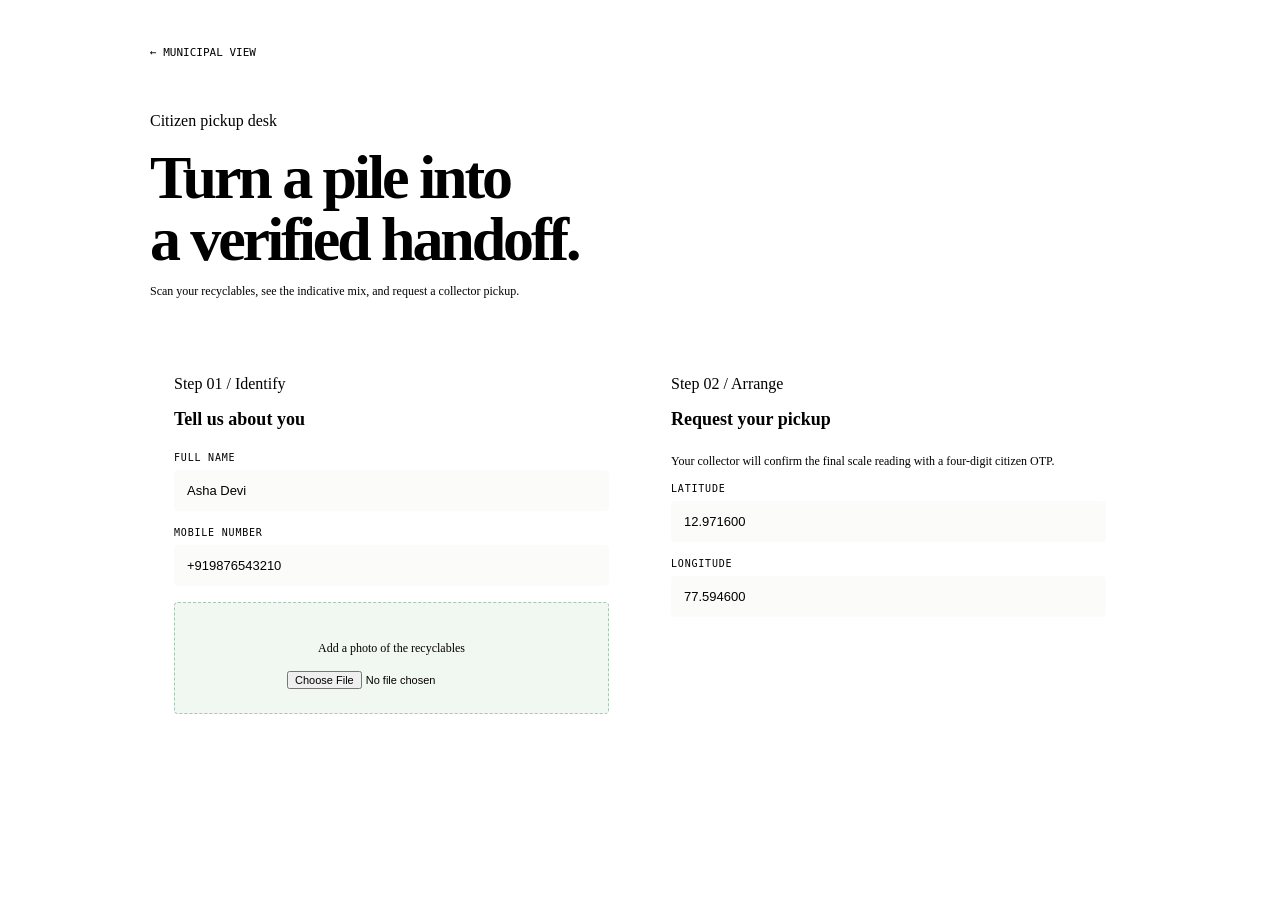
==== frontend/citizen.html @ 52d443df "feat(citizen): add scan and pickup booking flow" ====
<!doctype html>
<html lang="en">
<head>
  <meta charset="utf-8">
  <meta name="viewport" content="width=device-width, initial-scale=1">
  <title>Kabadiwala Connect | Book a Pickup</title>
  <link rel="stylesheet" href="/dashboard/styles.css">
  <style>
    .citizen-wrap{max-width:980px;margin:0 auto;padding:34px 5vw}.back{color:var(--green);text-decoration:none;font:11px 'DM Mono',monospace}.citizen-head{margin:52px 0 34px}.citizen-head h1{font-size:clamp(36px,5vw,62px);line-height:1;letter-spacing:-.05em;margin:12px 0}.citizen-head h1 em{color:var(--green);font-style:normal}.work-grid{display:grid;grid-template-columns:1fr 1fr;gap:14px}.form-panel{background:#fff;border:1px solid var(--line);border-radius:4px;padding:24px}.form-panel h2{font-size:18px;margin:8px 0 22px}.field{display:grid;gap:7px;margin-bottom:16px}.field label{font:10px 'DM Mono',monospace;text-transform:uppercase;letter-spacing:.08em;color:var(--muted)}.field input{border:1px solid var(--line);padding:13px;border-radius:4px;font:13px Manrope,sans-serif;color:var(--ink);background:#fbfcfa}.file-box{border:1px dashed #a9c6b3;border-radius:4px;background:#f1f8f1;padding:24px;text-align:center;margin-bottom:16px}.file-box input{max-width:100%;font-size:11px}.button{border:0;border-radius:4px;background:var(--green);color:white;padding:14px 18px;font:700 12px Manrope,sans-serif;cursor:pointer;width:100%}.button:disabled{opacity:.55;cursor:not-allowed}.result{margin-top:16px;background:#eff8ee;border:1px solid #cae8ca;padding:15px;border-radius:4px;font-size:12px;display:none}.result.show{display:block}.result strong,.result small{display:block}.result small{color:var(--muted);margin-top:5px}.chip-row{display:flex;flex-wrap:wrap;gap:8px;margin-top:14px}.chip{background:var(--mint);color:var(--green);border-radius:3px;padding:7px 9px;font:10px 'DM Mono',monospace}.notice{color:var(--muted);font-size:12px;line-height:1.6}.error{color:#a34b40;background:#fff0ec;border-color:#f0c5bb}.otp{font:500 26px 'DM Mono',monospace;color:var(--green);letter-spacing:.15em}@media(max-width:700px){.citizen-wrap{padding:24px 20px}.citizen-head{margin:38px 0 26px}.work-grid{grid-template-columns:1fr}}
  </style>
</head>
<body>
  <main class="citizen-wrap">
    <a class="back" href="/dashboard/">← MUNICIPAL VIEW</a>
    <header class="citizen-head"><p class="eyebrow accent">Citizen pickup desk</p><h1>Turn a pile into<br><em>a verified handoff.</em></h1><p class="notice">Scan your recyclables, see the indicative mix, and request a collector pickup.</p></header>
    <section class="work-grid">
      <article class="form-panel"><p class="eyebrow">Step 01 / Identify</p><h2>Tell us about you</h2><div class="field"><label for="name">Full name</label><input id="name" value="Asha Devi" autocomplete="name"></div><div class="field"><label for="phone">Mobile number</label><input id="phone" value="+919876543210" inputmode="tel"></div><div class="file-box"><p class="notice">Add a photo of the recyclables</p><input id="photo" type="file" accept="image/*"></div><button class="button" id="scan">Scan materials</button><div class="result" id="scan-result"></div></article>
      <article class="form-panel"><p class="eyebrow">Step 02 / Arrange</p><h2>Request your pickup</h2><p class="notice">Your collector will confirm the final scale reading with a four-digit citizen OTP.</p><div class="field"><label for="latitude">Latitude</label><input id="latitude" value="12.971600"></div><div class="field"><label for="longitude">Longitude</label><input id="longitude" value="77.594600"></div><button class="button" id="book" disabled>Book collector pickup</button><div class="result" id="book-result"></div></article>
    </section>
  </main>
  <script src="/dashboard/citizen.js"></script>
</body>
</html>
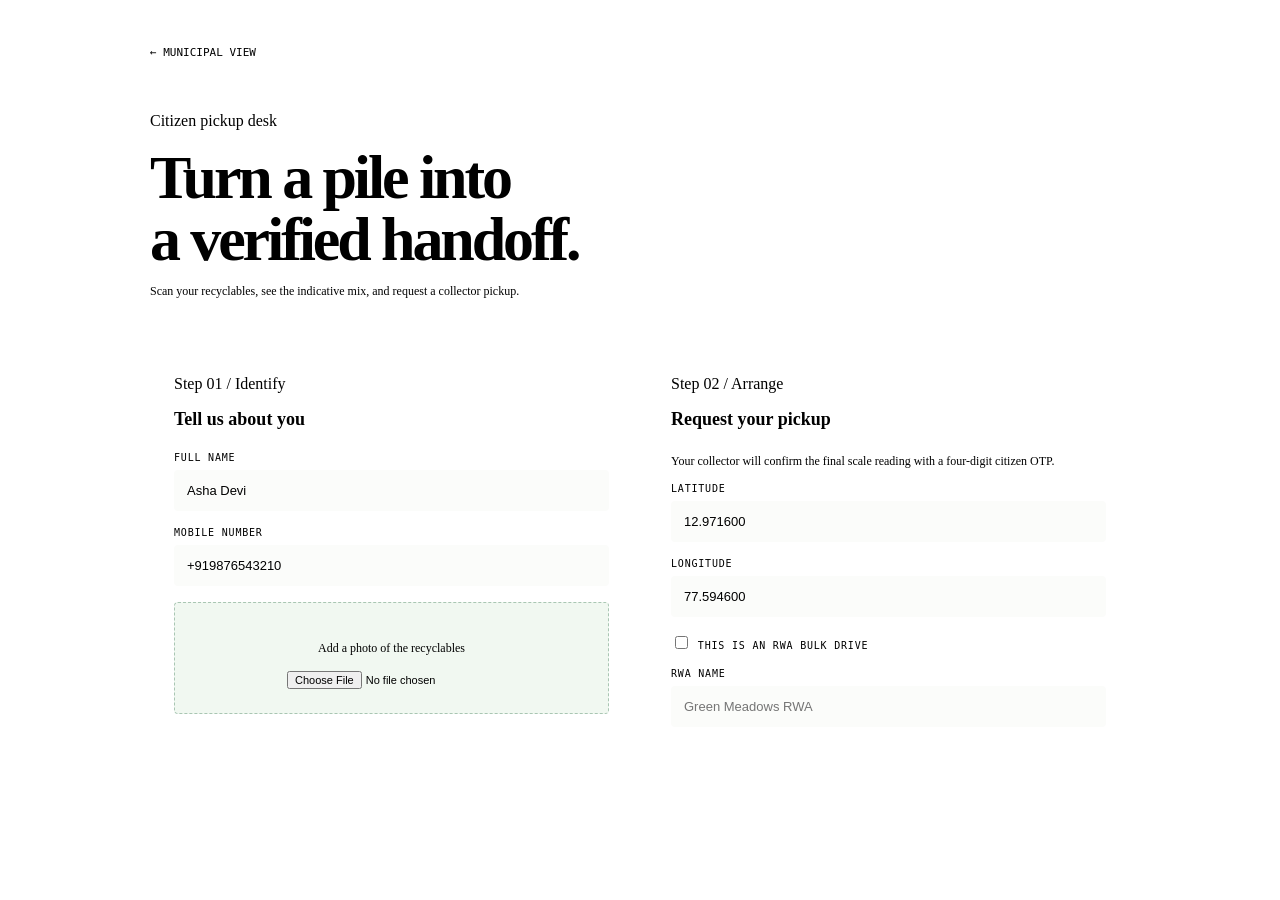
==== commit ce19b172: "feat(citizen): add RWA bulk pickup controls" ====
--- a/frontend/citizen.html
+++ b/frontend/citizen.html
@@ -15,7 +15,7 @@
     <header class="citizen-head"><p class="eyebrow accent">Citizen pickup desk</p><h1>Turn a pile into<br><em>a verified handoff.</em></h1><p class="notice">Scan your recyclables, see the indicative mix, and request a collector pickup.</p></header>
     <section class="work-grid">
       <article class="form-panel"><p class="eyebrow">Step 01 / Identify</p><h2>Tell us about you</h2><div class="field"><label for="name">Full name</label><input id="name" value="Asha Devi" autocomplete="name"></div><div class="field"><label for="phone">Mobile number</label><input id="phone" value="+919876543210" inputmode="tel"></div><div class="file-box"><p class="notice">Add a photo of the recyclables</p><input id="photo" type="file" accept="image/*"></div><button class="button" id="scan">Scan materials</button><div class="result" id="scan-result"></div></article>
-      <article class="form-panel"><p class="eyebrow">Step 02 / Arrange</p><h2>Request your pickup</h2><p class="notice">Your collector will confirm the final scale reading with a four-digit citizen OTP.</p><div class="field"><label for="latitude">Latitude</label><input id="latitude" value="12.971600"></div><div class="field"><label for="longitude">Longitude</label><input id="longitude" value="77.594600"></div><button class="button" id="book" disabled>Book collector pickup</button><div class="result" id="book-result"></div></article>
+      <article class="form-panel"><p class="eyebrow">Step 02 / Arrange</p><h2>Request your pickup</h2><p class="notice">Your collector will confirm the final scale reading with a four-digit citizen OTP.</p><div class="field"><label for="latitude">Latitude</label><input id="latitude" value="12.971600"></div><div class="field"><label for="longitude">Longitude</label><input id="longitude" value="77.594600"></div><div class="field"><label><input id="rwa-drive" type="checkbox"> This is an RWA bulk drive</label></div><div class="field" id="rwa-name-field" hidden><label for="rwa-name">RWA name</label><input id="rwa-name" placeholder="Green Meadows RWA"></div><button class="button" id="book" disabled>Book collector pickup</button><div class="result" id="book-result"></div></article>
     </section>
   </main>
   <script src="/dashboard/citizen.js"></script>
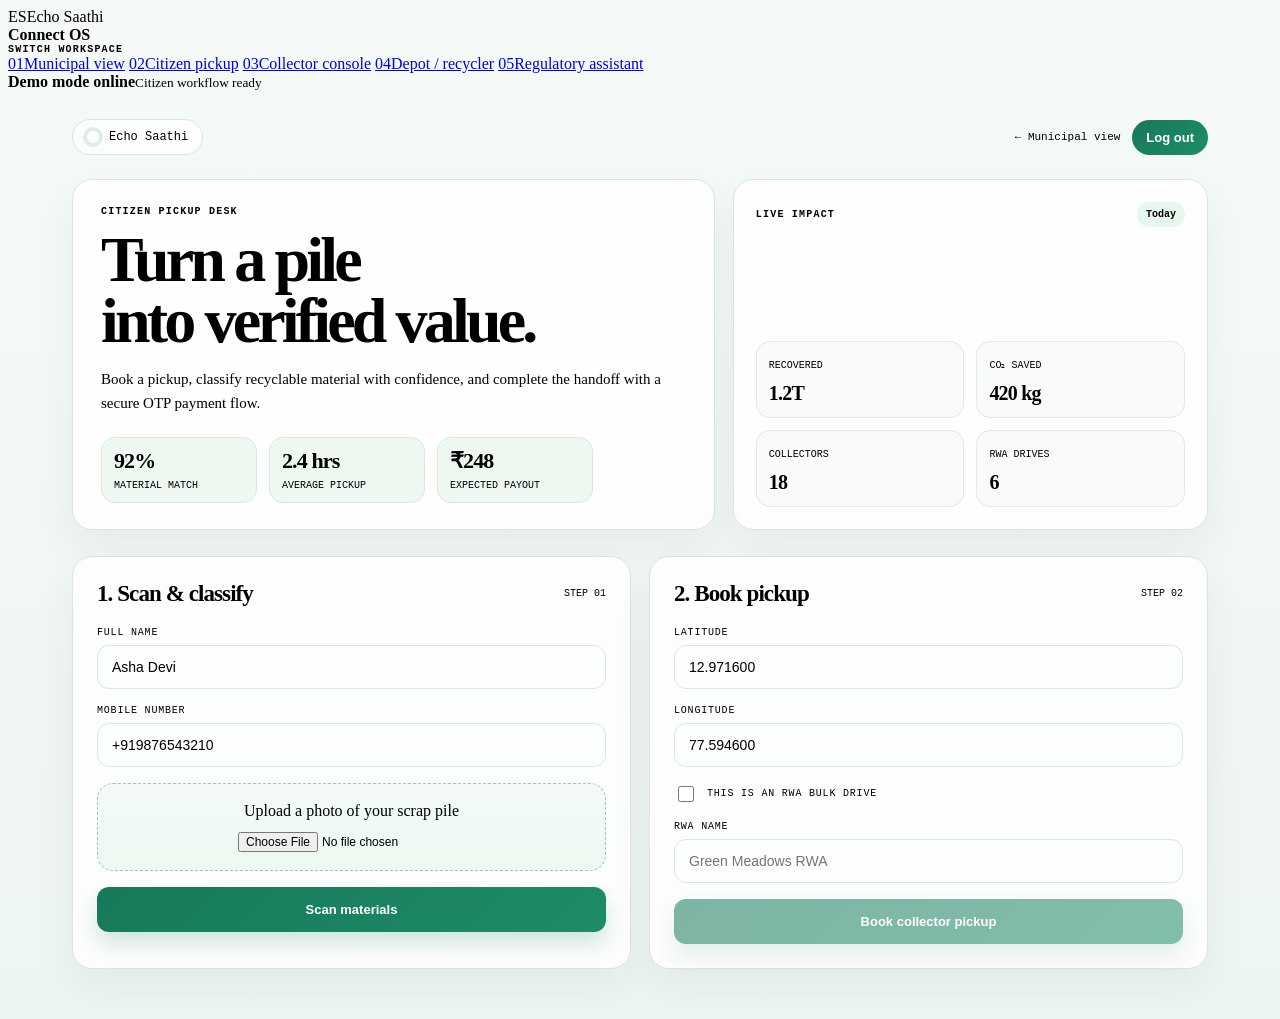
==== commit feb1411e: "feat(ui): persist workspace navigation and expand collector tools" ====
--- a/frontend/citizen.html
+++ b/frontend/citizen.html
@@ -3,21 +3,172 @@
 <head>
   <meta charset="utf-8">
   <meta name="viewport" content="width=device-width, initial-scale=1">
-  <title>Kabadiwala Connect | Book a Pickup</title>
+  <title>Echo Saathi | Citizen Pickup</title>
   <link rel="stylesheet" href="/dashboard/styles.css">
   <style>
-    .citizen-wrap{max-width:980px;margin:0 auto;padding:34px 5vw}.back{color:var(--green);text-decoration:none;font:11px 'DM Mono',monospace}.citizen-head{margin:52px 0 34px}.citizen-head h1{font-size:clamp(36px,5vw,62px);line-height:1;letter-spacing:-.05em;margin:12px 0}.citizen-head h1 em{color:var(--green);font-style:normal}.work-grid{display:grid;grid-template-columns:1fr 1fr;gap:14px}.form-panel{background:#fff;border:1px solid var(--line);border-radius:4px;padding:24px}.form-panel h2{font-size:18px;margin:8px 0 22px}.field{display:grid;gap:7px;margin-bottom:16px}.field label{font:10px 'DM Mono',monospace;text-transform:uppercase;letter-spacing:.08em;color:var(--muted)}.field input{border:1px solid var(--line);padding:13px;border-radius:4px;font:13px Manrope,sans-serif;color:var(--ink);background:#fbfcfa}.file-box{border:1px dashed #a9c6b3;border-radius:4px;background:#f1f8f1;padding:24px;text-align:center;margin-bottom:16px}.file-box input{max-width:100%;font-size:11px}.button{border:0;border-radius:4px;background:var(--green);color:white;padding:14px 18px;font:700 12px Manrope,sans-serif;cursor:pointer;width:100%}.button:disabled{opacity:.55;cursor:not-allowed}.result{margin-top:16px;background:#eff8ee;border:1px solid #cae8ca;padding:15px;border-radius:4px;font-size:12px;display:none}.result.show{display:block}.result strong,.result small{display:block}.result small{color:var(--muted);margin-top:5px}.chip-row{display:flex;flex-wrap:wrap;gap:8px;margin-top:14px}.chip{background:var(--mint);color:var(--green);border-radius:3px;padding:7px 9px;font:10px 'DM Mono',monospace}.notice{color:var(--muted);font-size:12px;line-height:1.6}.error{color:#a34b40;background:#fff0ec;border-color:#f0c5bb}.otp{font:500 26px 'DM Mono',monospace;color:var(--green);letter-spacing:.15em}@media(max-width:700px){.citizen-wrap{padding:24px 20px}.citizen-head{margin:38px 0 26px}.work-grid{grid-template-columns:1fr}}
+    body { background: linear-gradient(180deg, #f5faf7 0%, #edf5f0 100%); }
+    .citizen-shell { max-width: 1180px; margin: 0 auto; padding: 28px 5vw 42px; }
+    .topbar { display: flex; justify-content: space-between; align-items: center; gap: 16px; margin-bottom: 24px; }
+    .brand-pill { display: inline-flex; align-items: center; gap: 10px; padding: 10px 14px; border: 1px solid #d9e7df; background: rgba(255,255,255,0.72); border-radius: 999px; font: 500 12px 'DM Mono', monospace; color: var(--green); }
+    .brand-dot { width: 12px; height: 12px; border-radius: 50%; background: var(--green); box-shadow: 0 0 0 4px rgba(23,121,90,0.12); }
+    .ghost-link { color: var(--green); text-decoration: none; font: 11px 'DM Mono', monospace; }
+    .hero { display: grid; grid-template-columns: 1.15fr .85fr; gap: 18px; margin: 18px 0 26px; }
+    .hero-card, .panel { background: rgba(255,255,255,0.84); border: 1px solid #d8e6de; border-radius: 20px; box-shadow: 0 18px 40px rgba(17, 35, 28, 0.05); }
+    .hero-card { padding: 26px 28px; }
+    .eyebrow { margin: 0; color: var(--green); font: 600 10px 'DM Mono', monospace; letter-spacing: .12em; text-transform: uppercase; }
+    .hero-card h1 { margin: 12px 0 14px; font-size: clamp(38px, 5vw, 72px); line-height: .96; letter-spacing: -.06em; }
+    .hero-card h1 em { color: var(--green); font-style: normal; }
+    .subtext { color: var(--muted); font-size: 15px; line-height: 1.6; max-width: 560px; }
+    .stat-row { display: flex; flex-wrap: wrap; gap: 12px; margin-top: 22px; }
+    .stat { background: #eef8f1; border: 1px solid #d5eadc; border-radius: 14px; padding: 10px 12px; min-width: 130px; }
+    .stat strong { display: block; font-size: 22px; letter-spacing: -.04em; }
+    .stat small { color: var(--muted); font: 10px 'DM Mono', monospace; text-transform: uppercase; }
+    .summary-card { padding: 22px; display: flex; flex-direction: column; justify-content: space-between; }
+    .summary-top { display: flex; justify-content: space-between; align-items: center; }
+    .mini-badge { background: #e6f7ed; color: var(--green); padding: 7px 9px; border-radius: 999px; font: 600 10px 'DM Mono', monospace; }
+    .summary-grid { display: grid; grid-template-columns: repeat(2, minmax(0, 1fr)); gap: 12px; margin-top: 16px; }
+    .summary-box { background: #f8fbf9; border: 1px solid #dfeae4; border-radius: 14px; padding: 12px; }
+    .summary-box strong { display: block; font-size: 20px; letter-spacing: -.04em; margin-top: 10px; }
+    .summary-box small { color: var(--muted); font: 10px 'DM Mono', monospace; text-transform: uppercase; }
+    .work-grid { display: grid; grid-template-columns: 1fr 1fr; gap: 18px; }
+    .panel { padding: 24px; }
+    .panel-head { display: flex; align-items: center; justify-content: space-between; gap: 12px; margin-bottom: 20px; }
+    .panel h2 { margin: 0; font-size: 23px; letter-spacing: -.04em; }
+    .step { color: var(--muted); font: 10px 'DM Mono', monospace; text-transform: uppercase; }
+    .field { display: grid; gap: 7px; margin-bottom: 16px; }
+    .field label { font: 10px 'DM Mono', monospace; text-transform: uppercase; letter-spacing: .08em; color: var(--muted); }
+    .field input { border: 1px solid #d9e7df; padding: 13px 14px; border-radius: 12px; font: 14px Manrope, sans-serif; color: var(--ink); background: #fbfefc; }
+    .field input:focus { outline: 2px solid rgba(23,121,90,0.18); border-color: var(--green); }
+    .file-box { border: 1.5px dashed #a9c6b3; background: linear-gradient(180deg, #f3faf5, #edf8f1); border-radius: 16px; padding: 18px; text-align: center; margin-bottom: 16px; }
+    .file-box p { margin: 0 0 12px; color: var(--muted); }
+    .file-box input { max-width: 100%; font-size: 12px; }
+    .checkbox { display: flex; align-items: center; gap: 10px; color: var(--ink); font-weight: 600; }
+    .checkbox input { width: 16px; height: 16px; }
+    .button { border: none; border-radius: 12px; background: linear-gradient(135deg, #17795a, #1e8c67); color: white; padding: 15px 18px; font: 700 13px Manrope, sans-serif; cursor: pointer; width: 100%; transition: transform .2s ease, box-shadow .2s ease; box-shadow: 0 12px 20px rgba(23,121,90,0.18); }
+    .button:hover { transform: translateY(-1px); }
+    .button:disabled { opacity: .55; cursor: not-allowed; transform: none; }
+    .result { margin-top: 18px; background: #eef9f1; border: 1px solid #cae8ca; border-radius: 14px; padding: 15px 16px; font-size: 12px; display: none; }
+    .result.show { display: block; }
+    .result.error { color: #a34b40; background: #fff0ec; border-color: #f0c5bb; }
+    .result strong, .result small { display: block; }
+    .result small { color: var(--muted); margin-top: 6px; }
+    .chip-row { display: flex; flex-wrap: wrap; gap: 8px; margin-top: 12px; }
+    .chip { background: #e7f7ed; color: var(--green); border-radius: 8px; padding: 7px 9px; font: 600 10px 'DM Mono', monospace; }
+    .otp { margin-top: 10px; font: 700 26px 'DM Mono', monospace; color: var(--green); letter-spacing: .18em; }
+    @media (max-width: 860px) { .hero, .work-grid { grid-template-columns: 1fr; } }
   </style>
 </head>
 <body>
-  <main class="citizen-wrap">
-    <a class="back" href="/dashboard/">← MUNICIPAL VIEW</a>
-    <header class="citizen-head"><p class="eyebrow accent">Citizen pickup desk</p><h1>Turn a pile into<br><em>a verified handoff.</em></h1><p class="notice">Scan your recyclables, see the indicative mix, and request a collector pickup.</p></header>
+  <aside class="workspace-sidebar">
+    <div class="brand"><span class="brand-mark">ES</span><span>Echo Saathi<br><strong>Connect OS</strong></span></div>
+    <p class="eyebrow">Switch workspace</p>
+    <nav>
+      <a class="nav-link" href="/dashboard/"><span>01</span>Municipal view</a>
+      <a class="nav-link active" href="/citizen/citizen.html"><span>02</span>Citizen pickup</a>
+      <a class="nav-link" href="/collector/collector.html"><span>03</span>Collector console</a>
+      <a class="nav-link" href="/depot/depot.html"><span>04</span>Depot / recycler</a>
+      <a class="nav-link" href="/regulatory/regulatory.html"><span>05</span>Regulatory assistant</a>
+    </nav>
+    <div class="sidebar-note"><span class="pulse"></span><div><strong>Demo mode online</strong><small>Citizen workflow ready</small></div></div>
+  </aside>
+  <main class="citizen-shell workspace-page">
+    <div class="topbar">
+      <div class="brand-pill"><span class="brand-dot"></span> Echo Saathi</div>
+      <div style="display:flex;align-items:center;gap:12px;">
+        <a class="ghost-link" href="/dashboard/">← Municipal view</a>
+        <button id="logout" class="button" style="width:auto;padding:10px 14px;border-radius:999px;box-shadow:none;">Log out</button>
+      </div>
+    </div>
+
+    <section class="hero">
+      <article class="hero-card">
+        <p class="eyebrow">Citizen pickup desk</p>
+        <h1>Turn a pile<br><em>into verified value.</em></h1>
+        <p class="subtext">Book a pickup, classify recyclable material with confidence, and complete the handoff with a secure OTP payment flow.</p>
+        <div class="stat-row">
+          <div class="stat"><strong>92%</strong><small>Material match</small></div>
+          <div class="stat"><strong>2.4 hrs</strong><small>Average pickup</small></div>
+          <div class="stat"><strong>₹248</strong><small>Expected payout</small></div>
+        </div>
+      </article>
+
+      <aside class="hero-card summary-card">
+        <div class="summary-top">
+          <p class="eyebrow">Live impact</p>
+          <span class="mini-badge">Today</span>
+        </div>
+        <div class="summary-grid">
+          <div class="summary-box">
+            <small>Recovered</small>
+            <strong>1.2T</strong>
+          </div>
+          <div class="summary-box">
+            <small>CO₂ saved</small>
+            <strong>420 kg</strong>
+          </div>
+          <div class="summary-box">
+            <small>Collectors</small>
+            <strong>18</strong>
+          </div>
+          <div class="summary-box">
+            <small>RWA drives</small>
+            <strong>6</strong>
+          </div>
+        </div>
+      </aside>
+    </section>
+
     <section class="work-grid">
-      <article class="form-panel"><p class="eyebrow">Step 01 / Identify</p><h2>Tell us about you</h2><div class="field"><label for="name">Full name</label><input id="name" value="Asha Devi" autocomplete="name"></div><div class="field"><label for="phone">Mobile number</label><input id="phone" value="+919876543210" inputmode="tel"></div><div class="file-box"><p class="notice">Add a photo of the recyclables</p><input id="photo" type="file" accept="image/*"></div><button class="button" id="scan">Scan materials</button><div class="result" id="scan-result"></div></article>
-      <article class="form-panel"><p class="eyebrow">Step 02 / Arrange</p><h2>Request your pickup</h2><p class="notice">Your collector will confirm the final scale reading with a four-digit citizen OTP.</p><div class="field"><label for="latitude">Latitude</label><input id="latitude" value="12.971600"></div><div class="field"><label for="longitude">Longitude</label><input id="longitude" value="77.594600"></div><div class="field"><label><input id="rwa-drive" type="checkbox"> This is an RWA bulk drive</label></div><div class="field" id="rwa-name-field" hidden><label for="rwa-name">RWA name</label><input id="rwa-name" placeholder="Green Meadows RWA"></div><button class="button" id="book" disabled>Book collector pickup</button><div class="result" id="book-result"></div></article>
+      <article class="panel">
+        <div class="panel-head">
+          <h2>1. Scan & classify</h2>
+          <span class="step">Step 01</span>
+        </div>
+
+        <div class="field">
+          <label for="name">Full name</label>
+          <input id="name" value="Asha Devi" autocomplete="name">
+        </div>
+        <div class="field">
+          <label for="phone">Mobile number</label>
+          <input id="phone" value="+919876543210" inputmode="tel">
+        </div>
+        <div class="file-box">
+          <p>Upload a photo of your scrap pile</p>
+          <input id="photo" type="file" accept="image/*">
+        </div>
+        <button class="button" id="scan">Scan materials</button>
+        <div class="result" id="scan-result"></div>
+      </article>
+
+      <article class="panel">
+        <div class="panel-head">
+          <h2>2. Book pickup</h2>
+          <span class="step">Step 02</span>
+        </div>
+
+        <div class="field">
+          <label for="latitude">Latitude</label>
+          <input id="latitude" value="12.971600">
+        </div>
+        <div class="field">
+          <label for="longitude">Longitude</label>
+          <input id="longitude" value="77.594600">
+        </div>
+        <div class="field">
+          <label class="checkbox"><input id="rwa-drive" type="checkbox"> This is an RWA bulk drive</label>
+        </div>
+        <div class="field" id="rwa-name-field" hidden>
+          <label for="rwa-name">RWA name</label>
+          <input id="rwa-name" placeholder="Green Meadows RWA">
+        </div>
+        <button class="button" id="book" disabled>Book collector pickup</button>
+        <div class="result" id="book-result"></div>
+      </article>
     </section>
   </main>
+
   <script src="/dashboard/citizen.js"></script>
 </body>
 </html>
+
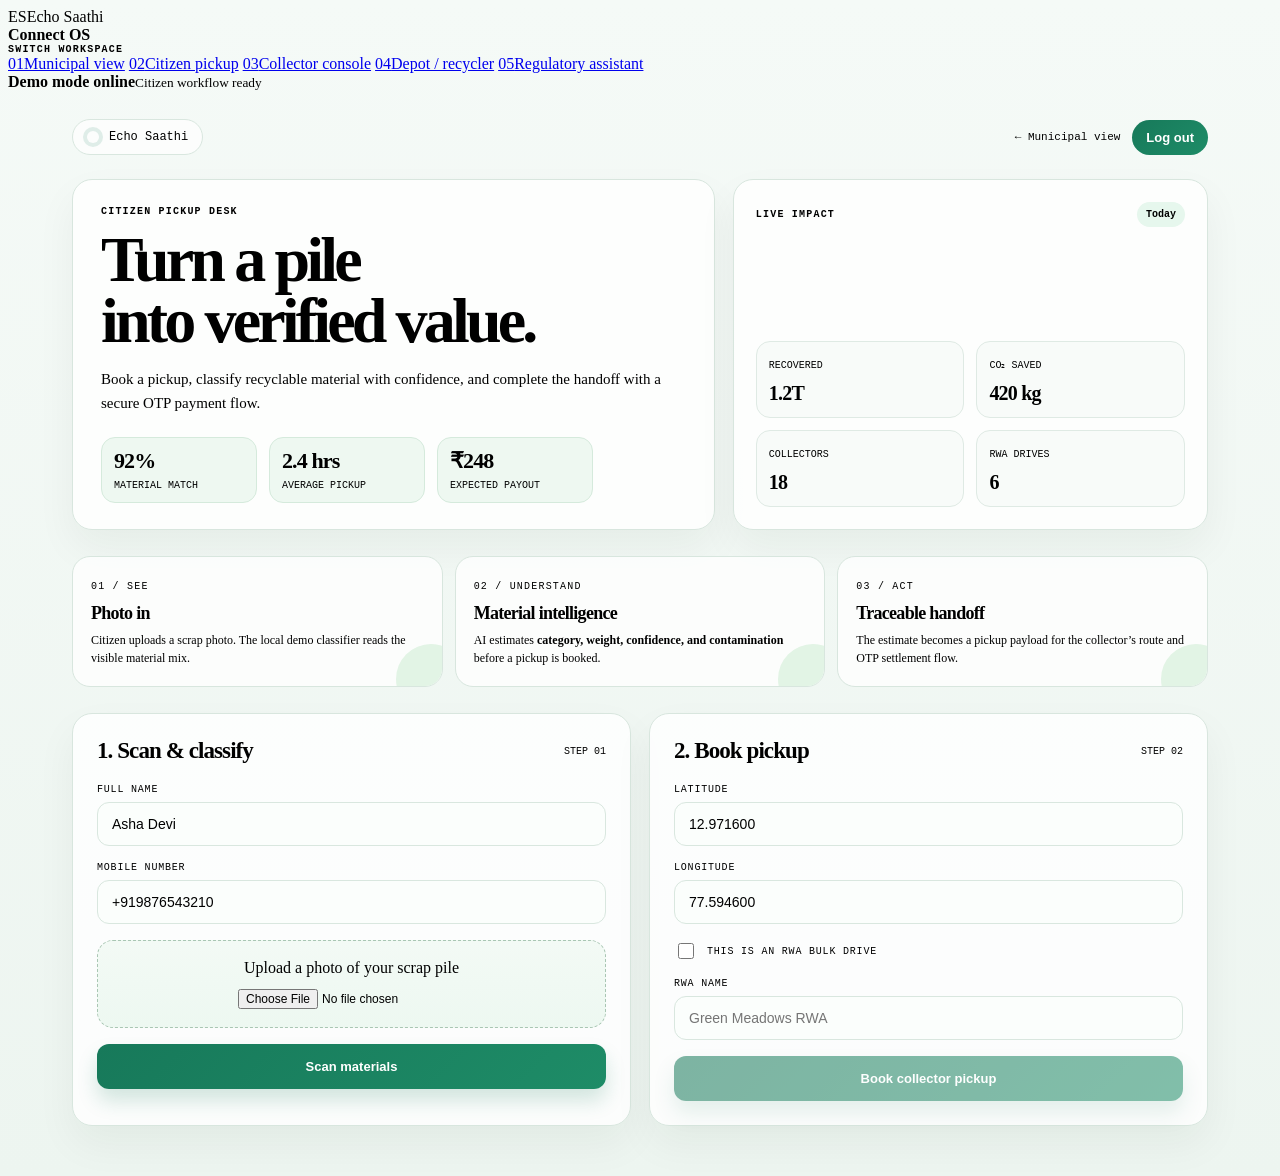
==== commit d7e50698: "feat(ai): add judge-facing material intelligence demo" ====
--- a/frontend/citizen.html
+++ b/frontend/citizen.html
@@ -55,6 +55,21 @@
     .chip-row { display: flex; flex-wrap: wrap; gap: 8px; margin-top: 12px; }
     .chip { background: #e7f7ed; color: var(--green); border-radius: 8px; padding: 7px 9px; font: 600 10px 'DM Mono', monospace; }
     .otp { margin-top: 10px; font: 700 26px 'DM Mono', monospace; color: var(--green); letter-spacing: .18em; }
+    .ai-triad { display: grid; grid-template-columns: repeat(3, 1fr); gap: 12px; margin: 0 0 26px; }
+    .ai-step { position: relative; overflow: hidden; background: rgba(255,255,255,.78); border: 1px solid #d8e6de; border-radius: 18px; padding: 18px; }
+    .ai-step::after { content: ''; position: absolute; width: 70px; height: 70px; right: -24px; bottom: -28px; border-radius: 50%; background: #e2f4e5; }
+    .ai-step-number { color: var(--green); font: 500 10px 'DM Mono', monospace; letter-spacing: .12em; }
+    .ai-step h2 { margin: 10px 0 7px; font-size: 18px; letter-spacing: -.04em; }
+    .ai-step p { position: relative; z-index: 1; margin: 0; color: var(--muted); font-size: 12px; line-height: 1.55; }
+    .ai-step strong { color: var(--green); }
+    .scan-summary { display: grid; grid-template-columns: repeat(3, minmax(0, 1fr)); gap: 8px; margin: 14px 0 4px; }
+    .scan-stat { background: #f8fbf9; border: 1px solid #dfeae4; border-radius: 10px; padding: 10px; }
+    .scan-stat strong, .scan-stat small { display: block; }
+    .scan-stat strong { color: var(--green); font-size: 18px; }
+    .scan-stat small { color: var(--muted); margin-top: 3px; font: 9px 'DM Mono', monospace; text-transform: uppercase; }
+    .scan-mode { display: inline-block; margin-top: 10px; color: #7a6323; background: #fff6da; border: 1px solid #efdfad; border-radius: 999px; padding: 6px 9px; font: 10px 'DM Mono', monospace; }
+    .scan-mode.live { color: var(--green); background: #e7f7ed; border-color: #cce7d4; }
+    @media (max-width: 860px) { .ai-triad { grid-template-columns: 1fr; } }
     @media (max-width: 860px) { .hero, .work-grid { grid-template-columns: 1fr; } }
   </style>
 </head>
@@ -118,6 +133,12 @@
       </aside>
     </section>
 
+    <section class="ai-triad" id="ai-triage" aria-label="AI material triage">
+      <article class="ai-step"><span class="ai-step-number">01 / SEE</span><h2>Photo in</h2><p>Citizen uploads a scrap photo. The local demo classifier reads the visible material mix.</p></article>
+      <article class="ai-step"><span class="ai-step-number">02 / UNDERSTAND</span><h2>Material intelligence</h2><p>AI estimates <strong>category, weight, confidence, and contamination</strong> before a pickup is booked.</p></article>
+      <article class="ai-step"><span class="ai-step-number">03 / ACT</span><h2>Traceable handoff</h2><p>The estimate becomes a pickup payload for the collector’s route and OTP settlement flow.</p></article>
+    </section>
+
     <section class="work-grid">
       <article class="panel">
         <div class="panel-head">
@@ -138,7 +159,7 @@
           <input id="photo" type="file" accept="image/*">
         </div>
         <button class="button" id="scan">Scan materials</button>
-        <div class="result" id="scan-result"></div>
+        <div class="result" id="scan-result" aria-live="polite"></div>
       </article>
 
       <article class="panel">
@@ -168,7 +189,7 @@
     </section>
   </main>
 
-  <script src="/dashboard/citizen.js"></script>
+  <script src="/dashboard/citizen.js?v=2"></script>
 </body>
 </html>
 
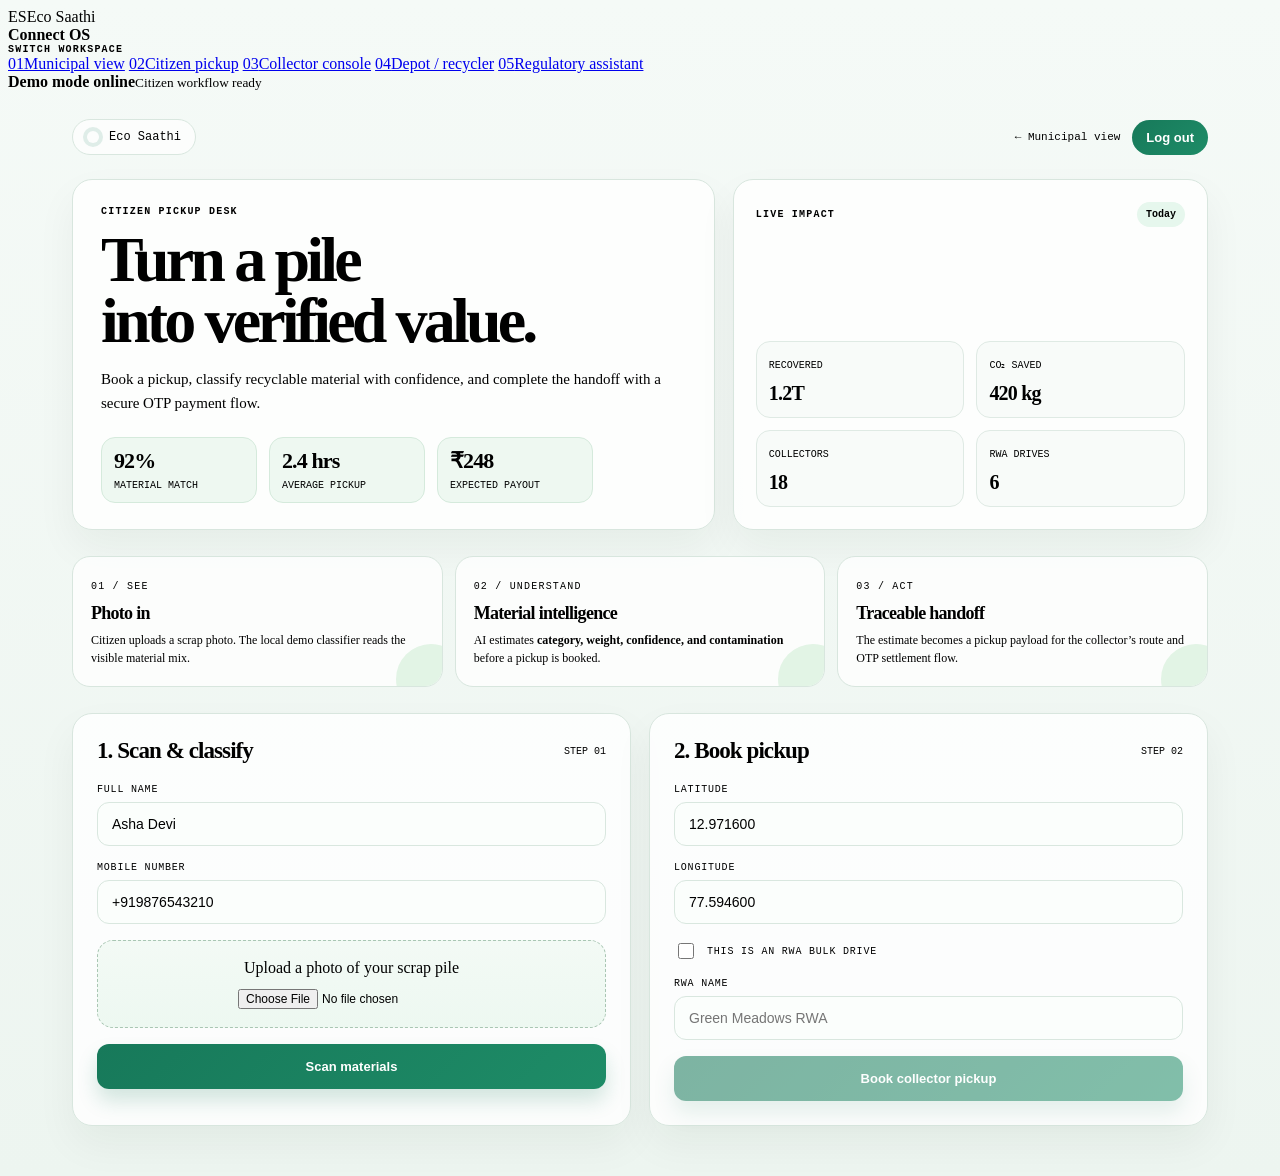
==== commit f364a614: "chore(branding): rename project to Eco Saathi" ====
--- a/frontend/citizen.html
+++ b/frontend/citizen.html
@@ -3,7 +3,7 @@
 <head>
   <meta charset="utf-8">
   <meta name="viewport" content="width=device-width, initial-scale=1">
-  <title>Echo Saathi | Citizen Pickup</title>
+  <title>Eco Saathi | Citizen Pickup</title>
   <link rel="stylesheet" href="/dashboard/styles.css">
   <style>
     body { background: linear-gradient(180deg, #f5faf7 0%, #edf5f0 100%); }
@@ -75,7 +75,7 @@
 </head>
 <body>
   <aside class="workspace-sidebar">
-    <div class="brand"><span class="brand-mark">ES</span><span>Echo Saathi<br><strong>Connect OS</strong></span></div>
+    <div class="brand"><span class="brand-mark">ES</span><span>Eco Saathi<br><strong>Connect OS</strong></span></div>
     <p class="eyebrow">Switch workspace</p>
     <nav>
       <a class="nav-link" href="/dashboard/"><span>01</span>Municipal view</a>
@@ -88,7 +88,7 @@
   </aside>
   <main class="citizen-shell workspace-page">
     <div class="topbar">
-      <div class="brand-pill"><span class="brand-dot"></span> Echo Saathi</div>
+      <div class="brand-pill"><span class="brand-dot"></span> Eco Saathi</div>
       <div style="display:flex;align-items:center;gap:12px;">
         <a class="ghost-link" href="/dashboard/">← Municipal view</a>
         <button id="logout" class="button" style="width:auto;padding:10px 14px;border-radius:999px;box-shadow:none;">Log out</button>
